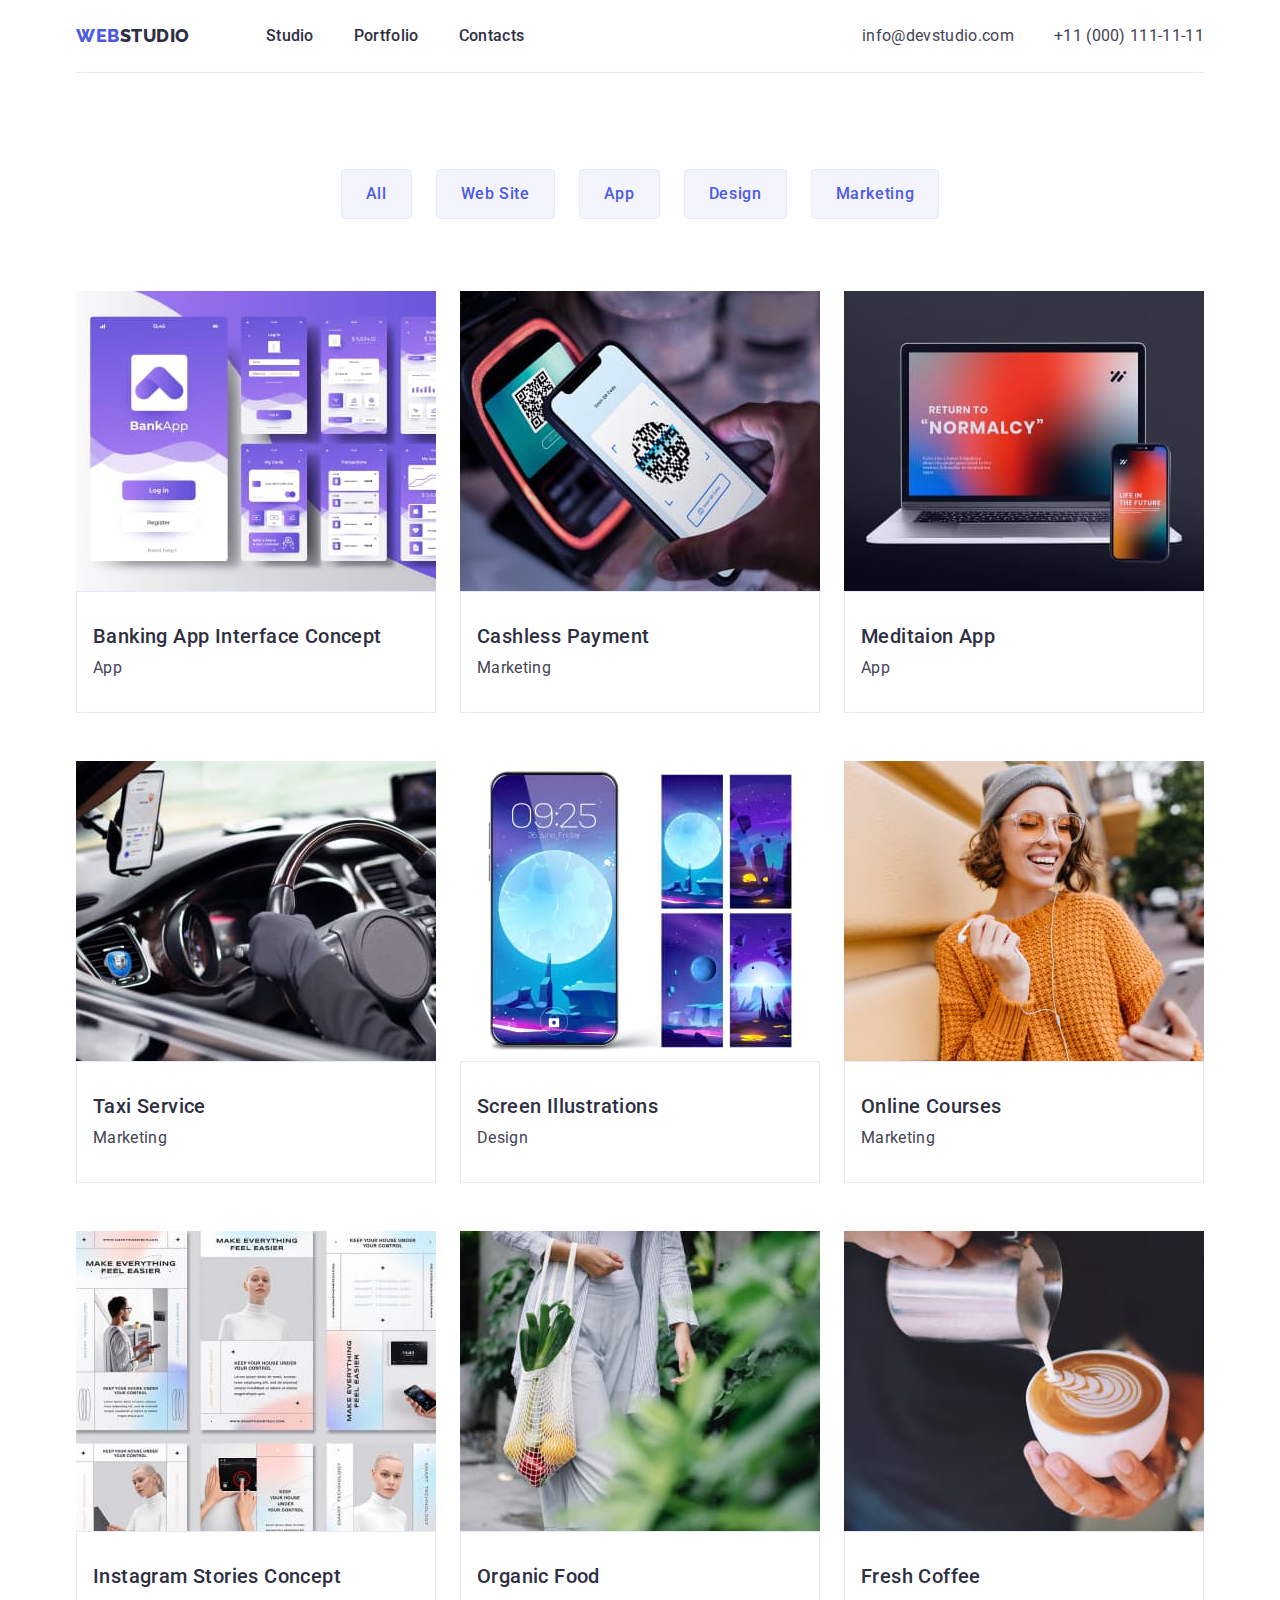
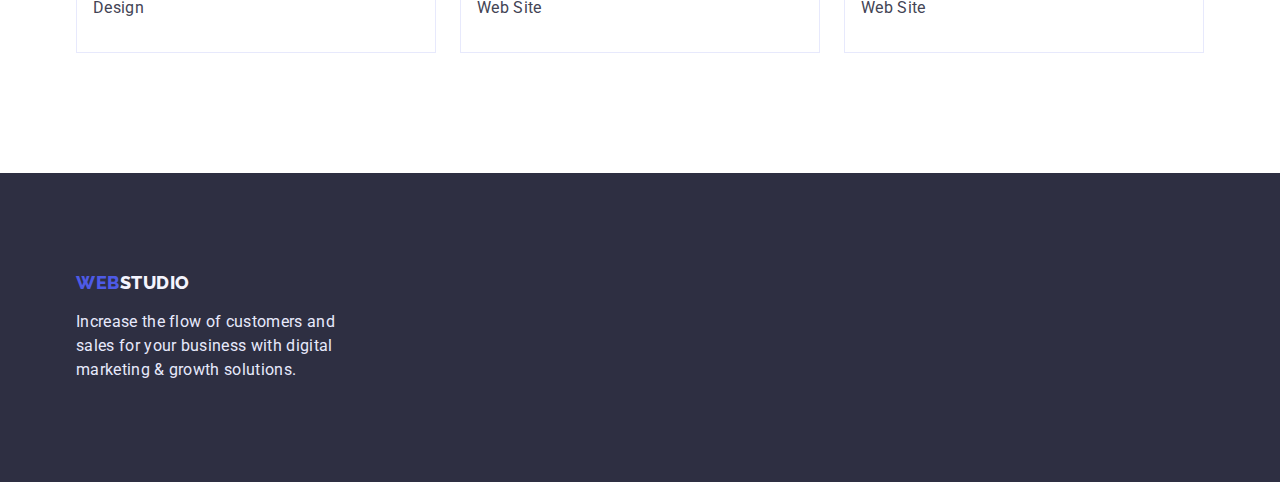
==== portfolio.html @ 5a6a3430 "Initial commit" ====
<!DOCTYPE html>
<html lang="en">
  <head>
    <meta charset="UTF-8" />
    <meta http-equiv="X-UA-Compatible" content="IE=edge" />
    <meta name="viewport" content="width=device-width, initial-scale=1.0" />
    <title>WebStudio)</title>

    <link rel="preconnect" href="https://fonts.googleapis.com" />
    <link rel="preconnect" href="https://fonts.gstatic.com" crossorigin />
    <link
      href="https://fonts.googleapis.com/css2?family=Raleway:wght@800&family=Roboto:wght@400;500;700;900&display=swap"
      rel="stylesheet"
    />
    <link
      rel="stylesheet"
      href="https://cdnjs.cloudflare.com/ajax/libs/modern-normalize/1.1.0/modern-normalize.css"
    />
    <link rel="stylesheet" href="./css/style.css" />
  </head>
  <body>
    <!--Шапка сайта -->
    <header class="header">
      <div class="container">
        <nav class="main-nav">
          <!-- Logo -->
          <a href="./index.html" class="header-logo"
            ><span class="header-logo-web"> Web</span>Studio</a
          >
          <!-- Navigation -->
          <ul class="nav-list list">
            <li class="nav-item">
              <a href="./index.html" class="nav-link">Studio</a>
            </li>
            <li class="nav-item">
              <a class="nav-link" href="./portfolio.html">Portfolio</a>
            </li>
            <li class="nav-item">
              <a class="nav-link" href="">Contacts</a>
            </li>
          </ul>

          <!-- Contacts -->
          <address class="address">
            <ul class="address list">
              <li>
                <a href="mailto:info@devstudio.com" class="address-mailto"
                  >info@devstudio.com</a
                >
              </li>
              <li>
                <a href="tel:+110001111111" class="address-tel"
                  >+11 (000) 111-11-11</a
                >
              </li>
            </ul>
          </address>
        </nav>
      </div>
    </header>
    <main>
      <section class="project-list">
        <div class="container">
          <h1 class="visually-hidden">Portfolio</h1>
          <!-- Фильтр -->
          <ul class="filter list">
            <li class="item">
              <button type="button" class="filter-btn">All</button>
            </li>
            <li class="item">
              <button type="button" class="filter-btn">Web Site</button>
            </li>
            <li class="item">
              <button type="button" class="filter-btn">App</button>
            </li>
            <li class="item">
              <button type="button" class="filter-btn">Design</button>
            </li>
            <li class="item">
              <button type="button" class="filter-btn">Marketing</button>
            </li>
          </ul>
          <!-- Примеры работ -->
          <ul class="project list">
            <li class="item">
              <img src="./images/img8.jpg" alt="Banking" width="360" />
              <div class="project-card">
                <h2 class="project-title">Banking App Interface Concept</h2>
                <p class="project-text">App</p>
              </div>
            </li>
            <li class="item">
              <img src="./images/img9.jpg" alt="Cashless" width="360" />
              <div class="project-card">
                <h2 class="project-title">Cashless Payment</h2>
                <p class="project-text">Marketing</p>
              </div>
            </li>
            <li class="item">
              <img src="./images/img10.jpg" alt="Meditaion" width="360" />
              <div class="project-card">
                <h2 class="project-title">Meditaion App</h2>
                <p class="project-text">App</p>
              </div>
            </li>
            <li class="item">
              <img src="./images/img11.jpg" alt="Taxi" width="360" />
              <div class="project-card">
                <h2 class="project-title">Taxi Service</h2>
                <p class="project-text">Marketing</p>
              </div>
            </li>
            <li class="item">
              <img src="./images/img12.jpg" alt="Screen" width="360" />
              <div class="project-card">
                <h2 class="project-title">Screen Illustrations</h2>
                <p class="project-text">Design</p>
              </div>
            </li>
            <li class="item">
              <img src="./images/img13.jpg" alt="Online Courses" width="360" />
              <div class="project-card">
                <h2 class="project-title">Online Courses</h2>
                <p class="project-text">Marketing</p>
              </div>
            </li>
            <li class="item">
              <img
                src="./images/img14.jpg"
                alt="Instagram Stories"
                width="360"
              />
              <div class="project-card">
                <h2 class="project-title">Instagram Stories Concept</h2>
                <p class="project-text">Design</p>
              </div>
            </li>
            <li class="item">
              <img src="./images/img15.jpg" alt="Organic Food" width="360" />
              <div class="project-card">
                <h2 class="project-title">Organic Food</h2>
                <p class="project-text">Web Site</p>
              </div>
            </li>
            <li class="item">
              <img src="./images/img16.jpg" alt="Fresh Coffee" width="360" />
              <div class="project-card">
                <h2 class="project-title">Fresh Coffee</h2>
                <p class="project-text">Web Site</p>
              </div>
            </li>
          </ul>
        </div>
      </section>
    </main>

    <!-- Footer -->
    <footer class="footer">
      <div class="container">
        <a href="./index.html" class="footer-logo"
          ><span class="footer-logo-text"> Web</span>Studio</a
        >
        <p class="footer-text">
          Increase the flow of customers and sales for your business with
          digital marketing & growth solutions.
        </p>
      </div>
    </footer>
  </body>
</html>
---- css/style.css ----
:root {
  --primary-text-color: #434455;
  --title-text-color: #2e2f42;
  --background-color: #ffffff;
  --active-color: #404bbf;
  --background-hero-color: #2e2f42;
  --hero-title-color: #ffffff;
  --header-logo-color: #4d5ae5;
  --hero-btn-text: #ffffff;
  --footer-logo-color: #f4f4fd;
  --footer-logo-text: #4d5ae5;
  --background-footer-color: #2e2f42;
  --footer-text-color: #e7e9fc;
  --backgroud-filter-btn: #f4f4fd;
  --filter-btn-color: #4d5ae5;
}

body {
  font-family: 'Roboto', sans-serif;
  background-color: var(--background-color);
}

ul {
  margin: 0;
  padding: 0;
}

h1,
h2,
h3,
h4,
h5,
h6,
p {
  margin: 0;
}
img {
  display: block;
  max-width: 100%;
  height: auto;
}
.container {
  max-width: 1158px;
  padding: 0 15px;
  margin: 0 auto;
}

.nav-link:hover,
.nav-link:focus,
.nav-link.current {
  color: var(--active-color);
}
.list {
  list-style: none;
}

.nav-list {
  display: flex;
}
.nav-list li {
  margin-right: 40px;
}
.nav-list .nav-item:last-child {
  margin-right: 0px;
}
.main-nav {
  display: flex;
  align-items: center;
  padding-top: 24px;
  padding-bottom: 24px;
  border-bottom: 1px solid var(--footer-text-color);
}

.address {
  display: flex;
}

.hero-btn:hover,
.hero-btn:focus {
  color: var(--hero-btn-text);
  background-color: var(--active-color);
}
.address-mailto:hover,
.address-mailto:focus {
  color: var(--active-color);
}
.address-tel:hover,
.address-tel:focus {
  color: var(--active-color);
}

.filter-btn:hover,
.filter-btn:focus {
  color: #ffffff;
  background-color: var(--active-color);
  box-shadow: 0px 3px 1px rgba(0, 0, 0, 0.1), 0px 2px 1px rgba(0, 0, 0, 0.08),
    0px 2px 2px rgba(0, 0, 0, 0.12);
  border-radius: 4px;
}
/* Header */

.header-logo {
  font-family: 'Raleway', sans-serif;
  font-weight: 800;
  font-size: 18px;
  line-height: 1.33;
  color: var(--title-text-color);

  display: flex;
  letter-spacing: 0.03em;
  text-transform: uppercase;
  text-decoration: none;
  margin-right: 76px;
}
.header-logo-web {
  color: var(--header-logo-color);
}

.header-item {
  font-weight: 500;
  font-size: 16px;
  line-height: 1.5;
  letter-spacing: 0.02em;

  color: var(--title-text-color);
}
.nav-link {
  font-weight: 500;
  font-size: 16px;
  line-height: 1.5;
  letter-spacing: 0.02em;
  color: var(--title-text-color);
  text-decoration: none;
  cursor: pointer;
}

.address {
  font-style: normal;
}
.address-mailto {
  font-size: 16px;
  line-height: 1.5;
  letter-spacing: 0.02em;
  color: var(--primary-text-color);
  text-decoration: none;
}
.address-tel {
  font-size: 16px;
  line-height: 1.5;
  letter-spacing: 0.02em;
  color: var(--primary-text-color);
  text-decoration: none;
}

/* Hero */
.hero {
  background-color: var(--background-hero-color);

  padding-top: 188px;
  padding-bottom: 188px;
}
.hero-title {
  font-weight: 700;
  font-size: 56px;
  line-height: 1.07;
  text-align: center;
  letter-spacing: 0.02em;
  color: var(--hero-title-color);
  width: 496px;
  margin-right: auto;
  margin-left: auto;
}
.hero-btn {
  background: var(--filter-btn-color);
  box-shadow: 0px 4px 4px rgba(0, 0, 0, 0.15);
  border-radius: 4px;
  border: none;
  padding-left: 800px;
}
.hero-btn {
  font-family: inherit;
  font-weight: 500;
  font-size: 16px;
  line-height: 1.5;
  display: flex;
  align-items: center;

  letter-spacing: 0.04em;
  color: var(--hero-btn-text);
  cursor: pointer;
  margin-top: 48px;
  padding: 16px 32px;
  margin-right: auto;
  margin-left: auto;
}
/* section1 */
.visually-hidden {
  position: absolute;
  white-space: nowrap;
  width: 1px;
  height: 1px;
  overflow: hidden;
  border: 0;
  padding: 0;
  clip: rect(0 0 0 0);
  clip-path: inset(50%);
  margin: -1px;
}
.section-title {
  font-weight: 500;
  font-size: 20px;
  line-height: 1.2;
  letter-spacing: 0.02em;
  color: var(--title-text-color);
  margin-bottom: 8px;
}
.section-text {
  font-size: 16px;
  line-height: 1.5;
  letter-spacing: 0.02em;
  color: var(--primary-text-color);
}
/* Чем занимаемся */
.fuature-title {
  font-weight: 700;
  font-size: 36px;
  line-height: 1.11;
  text-align: center;
  letter-spacing: 0.02em;
  text-transform: capitalize;
  color: var(--title-text-color);
  margin-bottom: 72px;
}
/* Команда */
.team {
  background-color: var(--footer-logo-color);
  padding-top: 120px;
  padding-bottom: 120px;
}
.team-title {
  font-weight: 700;
  font-size: 36px;
  line-height: 1.11;

  text-align: center;
  letter-spacing: 0.02em;
  text-transform: capitalize;

  color: var(--title-text-color);
  margin-bottom: 72px;
}
.team-name {
  font-weight: 500;
  font-size: 20px;
  line-height: 1.2;
  text-align: center;
  letter-spacing: 0.02em;
  color: var(--title-text-color);
  margin-bottom: 8px;
}
.team-text {
  font-size: 16px;
  line-height: 1.5;
  text-align: center;
  letter-spacing: 0.02em;
  color: var(--primary-text-color);
}
.footer {
  background-color: var(--background-footer-color);
  padding-top: 100px;
  padding-bottom: 100px;
}

.footer-logo {
  font-family: 'Raleway';
  font-weight: 800;
  font-size: 18px;
  line-height: 1.16;
  letter-spacing: 0.03em;
  text-transform: uppercase;
  color: var(--footer-logo-color);
  text-decoration: none;
}
.footer-logo-text {
  font-family: 'Raleway';
  font-weight: 800;
  font-size: 18px;
  line-height: 1.16;
  display: flex;
  align-items: center;
  letter-spacing: 0.03em;
  text-transform: uppercase;
  color: var(--footer-logo-text);
  display: inline-block;
}
.footer-text {
  font-size: 16px;
  line-height: 1.5;
  letter-spacing: 0.02em;
  color: var(--footer-text-color);
  width: 264px;
  margin-top: 16px;
}
/* Portfolio */
.filter-btn {
  background-color: var(--backgroud-filter-btn);
  border: 1px solid var(--footer-text-color);
  border-radius: 4px;
}
.filter-btn {
  font-weight: 500;
  font-size: 16px;
  line-height: 1.5;
  align-items: center;
  letter-spacing: 0.04em;
  color: var(--filter-btn-color);
  cursor: pointer;
  padding: 12px 24px;
}

/* Портфолио проэкты */
.project-title {
  font-weight: 500;
  font-size: 20px;
  line-height: 1.2;
  letter-spacing: 0.02em;
  color: var(--title-text-color);
  margin-bottom: 8px;
}
.project-text {
  font-size: 16px;
  line-height: 1.5;
  letter-spacing: 0.02em;
  color: var(--primary-text-color);
}
.address li {
  margin-right: 40px;
}
.address li:last-child {
  margin-right: 0px;
}
.address {
  margin-left: auto;
}
.advantages {
  display: flex;
  flex-direction: row;
}
.advantages-list {
  padding-top: 120px;

  padding-bottom: 120px;
}
.section-advantages .list li {
  width: 264px;
  height: 104px;
}
.advantages .item {
  margin-right: 24px;
  width: 264px;
}
.advantages .item:last-child {
  margin-right: 0px;
}
.fuature-list {
  display: flex;
}
.fuature-list .item {
  margin-right: 24px;
}
.fuature-list .item:last-child {
  margin-right: 0px;
}
.team-list {
  display: flex;
}
.team-list .item {
  margin-right: 24px;
  background-color: var(--background-color);
  box-shadow: 0px 1px 6px rgba(46, 47, 66, 0.08),
    0px 1px 1px rgba(46, 47, 66, 0.16), 0px 2px 1px rgba(46, 47, 66, 0.08);
  border-radius: 0px 0px 4px 4px;
}
.team-list .item:last-child {
  margin-right: 0px;
}
.card-content {
  padding-top: 32px;
  padding-bottom: 32px;
  padding-left: 16px;
  padding-right: 16px;
}
.filter {
  display: flex;

  flex-wrap: wrap;
  justify-content: center;
  margin-bottom: 72px;
}
.filter .item {
  margin-right: 24px;
}
.filter .item:last-child {
  margin-right: 0px;
}
.project {
  display: flex;
  flex-wrap: wrap;
}
.project .item {
  width: 360px;
  margin-right: 24px;
  margin-bottom: 48px;
}
.project > .item:nth-child(3n) {
  margin-right: 0px;
}

.fuature {
  padding-bottom: 120px;
}
.project .item:nth-last-child(-n + 3) {
  margin-bottom: 0px;
}
.project-card {
  padding-top: 32px;
  padding-bottom: 32px;
  padding-left: 16px;
  border: 1px solid var(--footer-text-color);
}
.project-list {
  padding-top: 96px;
  padding-bottom: 120px;
}
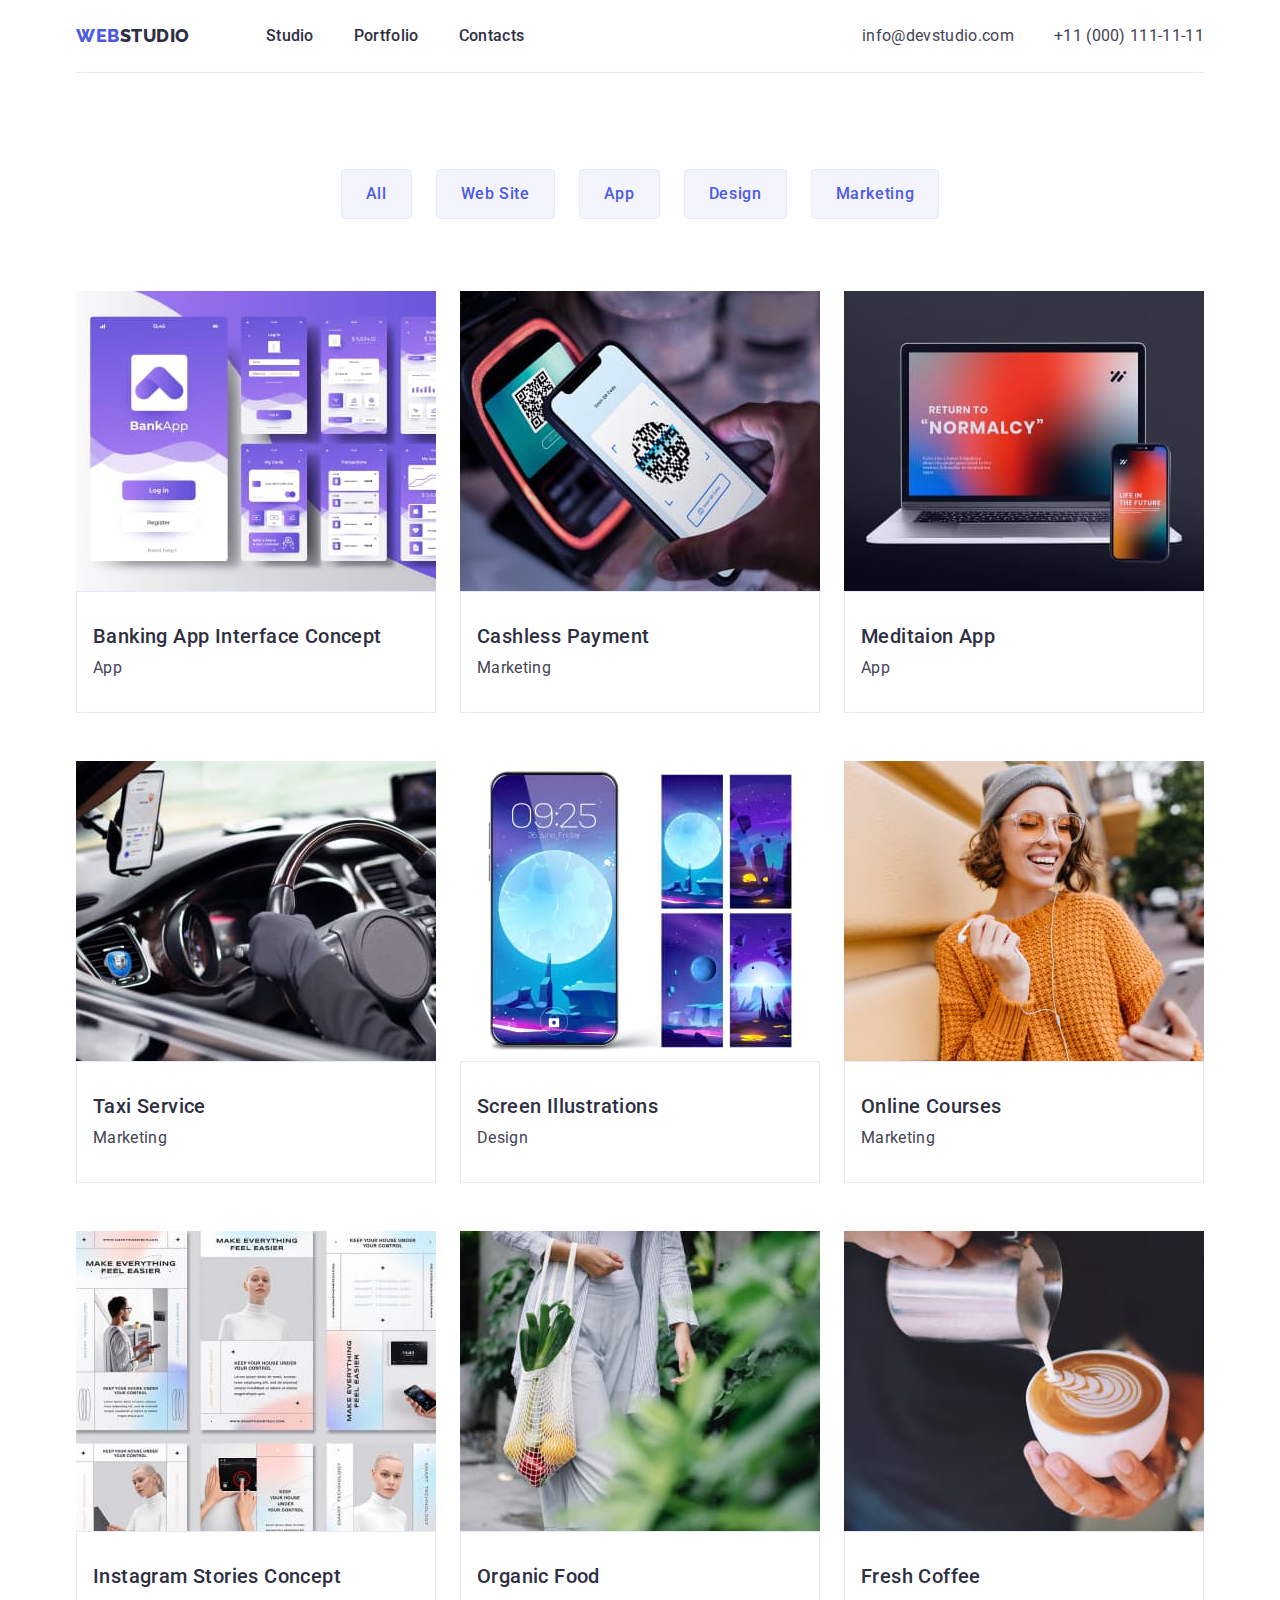
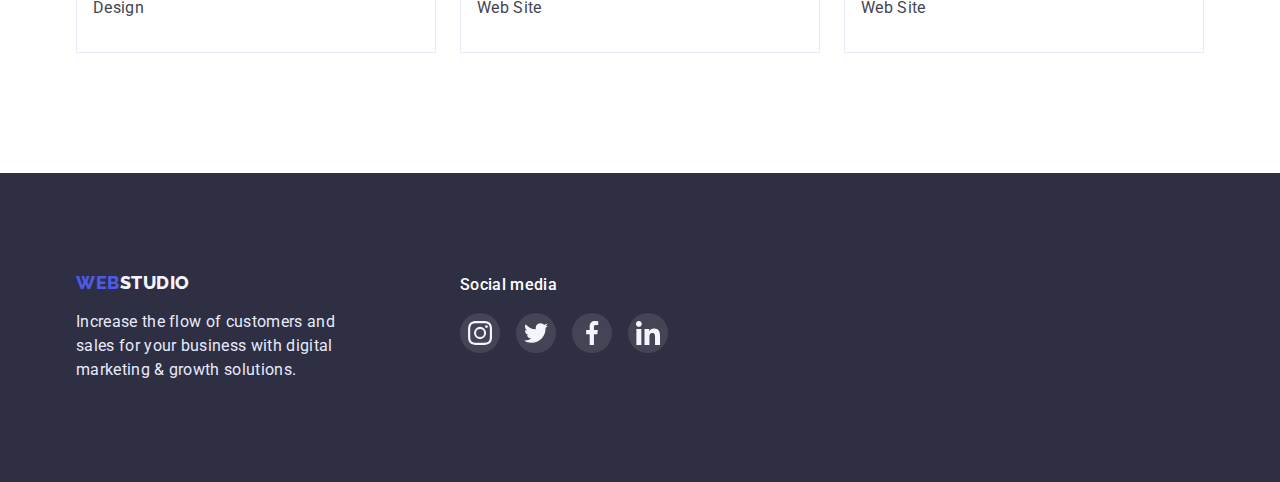
==== commit 3beed623: "homework 4" ====
--- a/portfolio.html
+++ b/portfolio.html
@@ -156,14 +156,48 @@
 
     <!-- Footer -->
     <footer class="footer">
-      <div class="container">
-        <a href="./index.html" class="footer-logo"
-          ><span class="footer-logo-text"> Web</span>Studio</a
-        >
-        <p class="footer-text">
-          Increase the flow of customers and sales for your business with
-          digital marketing & growth solutions.
-        </p>
+      <!-- Text footer -->
+      <div class="footer-list container">
+        <div class="logo-footer">
+          <a href="./index.html" class="footer-logo"
+            ><span class="footer-logo-text"> Web</span>Studio</a
+          >
+          <p class="footer-text">
+            Increase the flow of customers and sales for your business with
+            digital marketing & growth solutions.
+          </p>
+        </div>
+        <!-- Social -->
+
+        <div class="footer-social">
+          <b class="social-text">Social media</b>
+          <ul class="social-footer">
+            <li class="social-item">
+              <a class="footer-social-link" href=""
+                ><svg width="24" height="24" class="social-icon">
+                  <use href="/images/symbol-defs.svg#instagram"></use></svg
+              ></a>
+            </li>
+            <li class="social-item">
+              <a class="footer-social-link" href=""
+                ><svg class="social-icon" width="24" height="24">
+                  <use href="/images/symbol-defs.svg#twitter"></use></svg
+              ></a>
+            </li>
+            <li class="social-item">
+              <a class="footer-social-link" href=""
+                ><svg class="social-icon" width="24" height="24">
+                  <use href="/images/symbol-defs.svg#facebook"></use></svg
+              ></a>
+            </li>
+            <li class="social-item">
+              <a class="footer-social-link" href=""
+                ><svg class="social-icon" width="24" height="24">
+                  <use href="/images/symbol-defs.svg#linkedin"></use></svg
+              ></a>
+            </li>
+          </ul>
+        </div>
       </div>
     </footer>
   </body>
--- a/css/style.css
+++ b/css/style.css
@@ -13,6 +13,9 @@
   --footer-text-color: #e7e9fc;
   --backgroud-filter-btn: #f4f4fd;
   --filter-btn-color: #4d5ae5;
+  --footer-social-active: #31d0aa;
+  --client-border: #8e8f99;
+  --clien-link-color: #afb1b8;
 }
 
 body {
@@ -155,10 +158,21 @@
 /* Hero */
 .hero {
   background-color: var(--background-hero-color);
-
+  width: 1440px;
   padding-top: 188px;
   padding-bottom: 188px;
-}
+  background-repeat: no-repeat;
+  background-image: linear-gradient(
+      to right,
+      rgba(46, 47, 66, 0.7),
+      rgba(46, 47, 66, 0.7)
+    ),
+    url(/images/peopleoffice.jpg);
+  background-position: center;
+  margin-right: auto;
+  margin-left: auto;
+}
+
 .hero-title {
   font-weight: 700;
   font-size: 56px;
@@ -280,6 +294,7 @@
   text-transform: uppercase;
   color: var(--footer-logo-color);
   text-decoration: none;
+  display: block;
 }
 .footer-logo-text {
   font-family: 'Raleway';
@@ -299,7 +314,18 @@
   letter-spacing: 0.02em;
   color: var(--footer-text-color);
   width: 264px;
+  margin-right: 0;
   margin-top: 16px;
+  display: inline-block;
+}
+.social-text {
+  display: block;
+  font-weight: 500;
+  font-size: 16px;
+  line-height: 1.5;
+  letter-spacing: 0.02em;
+
+  color: var(--hero-btn-text);
 }
 /* Portfolio */
 .filter-btn {
@@ -432,3 +458,134 @@
   padding-top: 96px;
   padding-bottom: 120px;
 }
+.advantages > .item::before {
+  display: block;
+  content: '';
+  height: 112px;
+  margin-bottom: 8px;
+  background-color: var(--footer-logo-color);
+  border-radius: 4px;
+  background-position: center;
+  background-repeat: no-repeat;
+}
+.icon-antenna::before {
+  background-image: url(../images/antenna.svg);
+}
+.icon-clock::before {
+  background-image: url(../images/clock.svg);
+}
+.icon-diagram::before {
+  background-image: url(../images/diagram.svg);
+}
+.icon-astronaut::before {
+  background-image: url(../images/astronaut.svg);
+}
+.social {
+  display: flex;
+  margin-top: 8px;
+  gap: 24px;
+  justify-content: space-between;
+  align-items: center;
+
+  padding: 0;
+}
+.social-link {
+  display: flex;
+  justify-content: center;
+  align-items: center;
+  width: 40px;
+  height: 40px;
+  background-color: var(--filter-btn-color);
+  border-radius: 50%;
+  margin: 0;
+  padding: 0;
+  border: none;
+  color: var(--backgroud-filter-btn);
+}
+.social-item {
+  list-style: none;
+}
+.social-link:hover,
+.social-link:focus {
+  background-color: var(--active-color);
+}
+.social-icon {
+  fill: currentColor;
+}
+.footer-list {
+  display: flex;
+}
+
+.footer-social {
+  margin-left: 120px;
+}
+.footer-social-link {
+  display: flex;
+  justify-content: center;
+  align-items: center;
+  width: 40px;
+  height: 40px;
+  background-color: rgba(255, 255, 255, 0.1);
+  border-radius: 50%;
+  margin: 0;
+  padding: 0;
+  border: none;
+  color: var(--backgroud-filter-btn);
+}
+.social-footer {
+  display: flex;
+  margin-top: 16px;
+  gap: 16px;
+  justify-content: space-between;
+  align-items: center;
+
+  padding: 0;
+}
+.footer-social-link:hover,
+.footer-social-link:focus {
+  background-color: var(--footer-social-active);
+}
+.customers {
+  padding-top: 130px;
+  padding-bottom: 120px;
+}
+.client {
+  display: flex;
+  justify-content: center;
+  align-items: center;
+  margin-top: 72px;
+  gap: 24px;
+  justify-content: space-between;
+  align-items: center;
+
+  padding: 0;
+}
+.client-list {
+  list-style: none;
+  width: 168px;
+  height: 88px;
+  margin: 0;
+  padding: 0;
+  display: flex;
+  justify-content: center;
+  align-items: center;
+  border: 1px solid var(--client-border);
+  border-radius: 4px;
+}
+.client-item {
+  fill: currentColor;
+}
+
+.client-item {
+  fill: var(--client-border);
+}
+
+.client-item:hover,
+.client-item:focus {
+  fill: var(--active-color);
+}
+.client-list:hover,
+.client-list:focus {
+  border: 1px solid var(--active-color);
+  border-radius: 4px;
+}
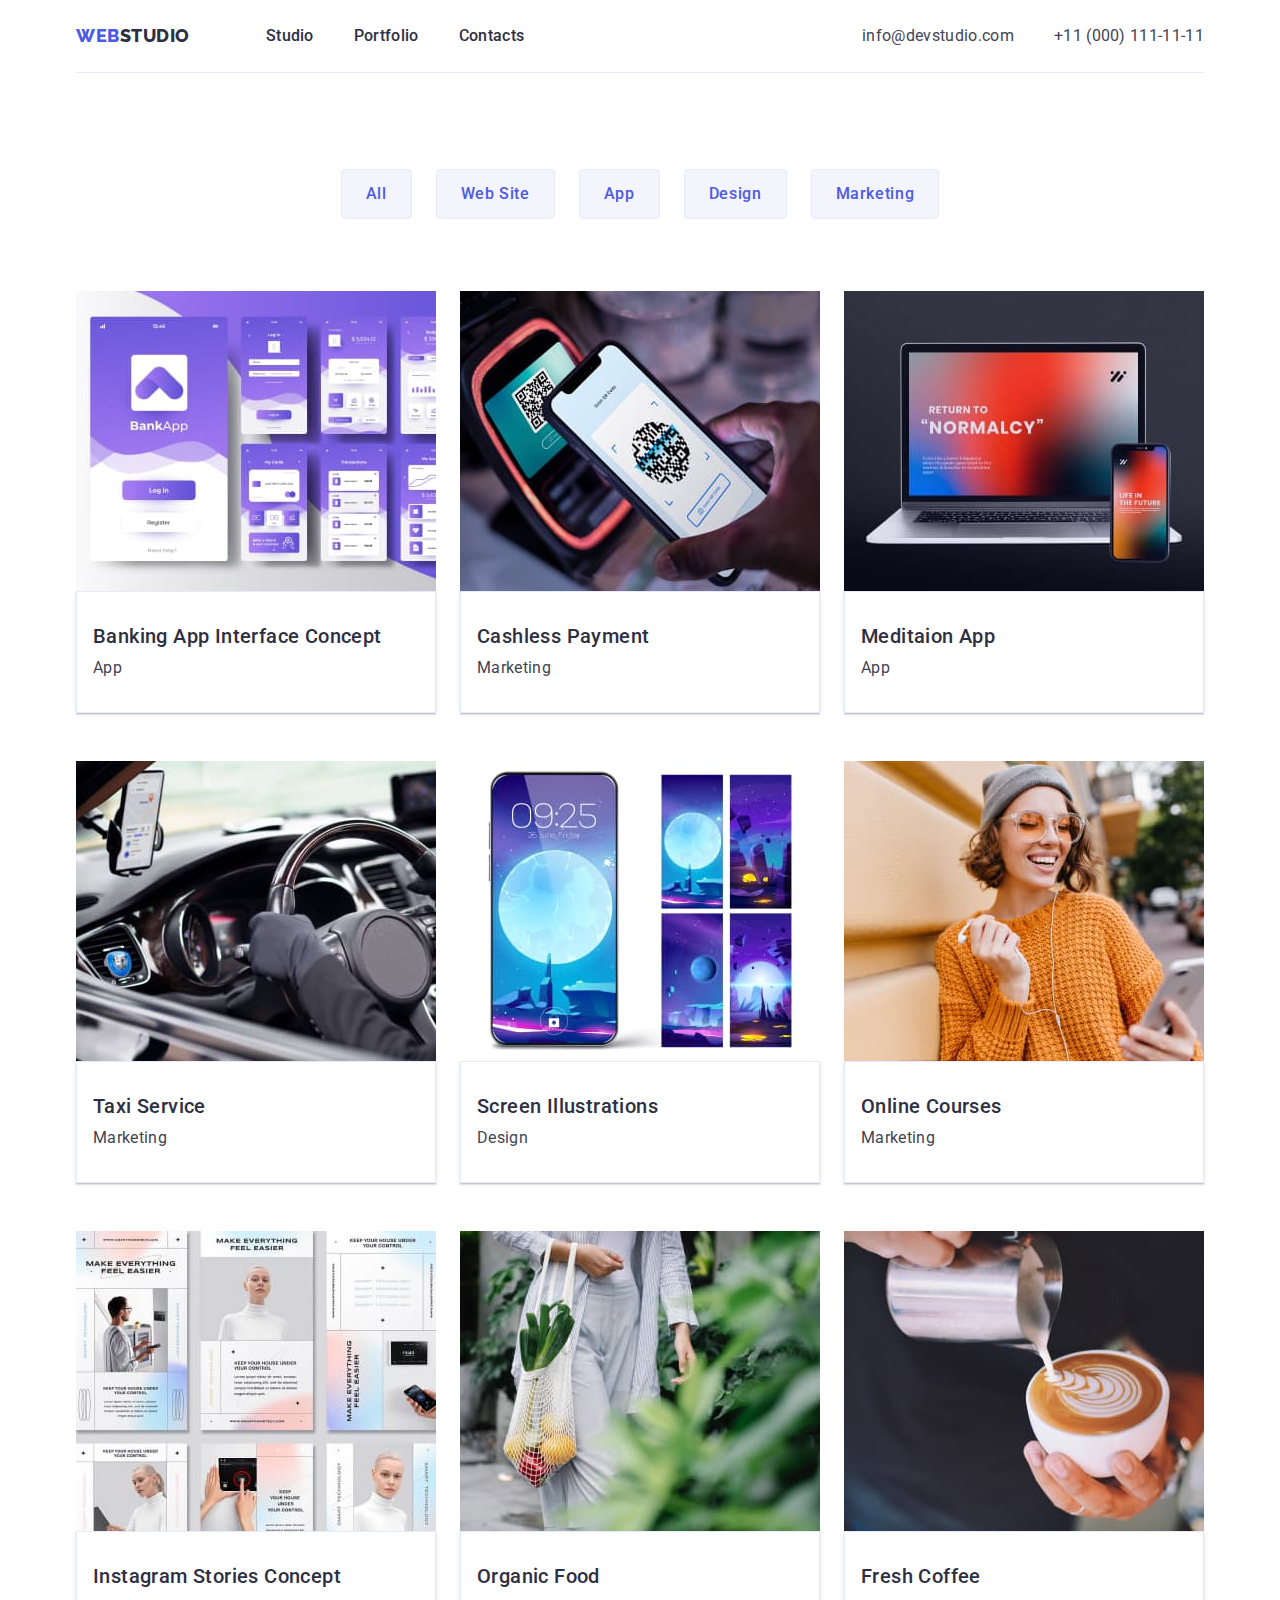
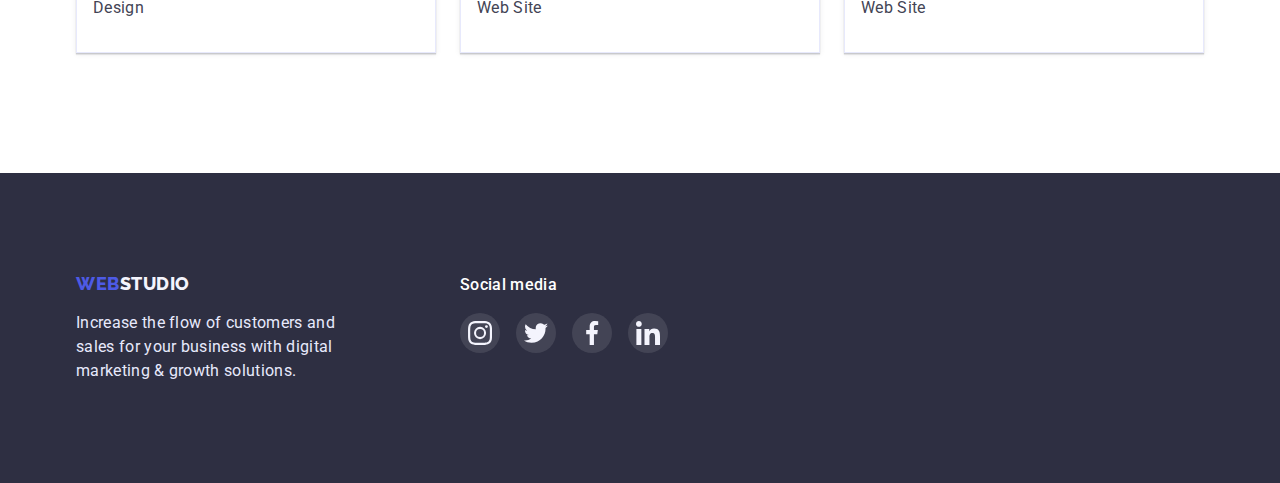
==== commit 3b31156e: "edit" ====
--- a/portfolio.html
+++ b/portfolio.html
@@ -83,67 +83,84 @@
           <!-- Примеры работ -->
           <ul class="project list">
             <li class="item">
-              <img src="./images/img8.jpg" alt="Banking" width="360" />
+              <a href="">
+                <img src="./images/img8.jpg" alt="Banking" width="360"
+              /></a>
               <div class="project-card">
                 <h2 class="project-title">Banking App Interface Concept</h2>
                 <p class="project-text">App</p>
               </div>
             </li>
             <li class="item">
-              <img src="./images/img9.jpg" alt="Cashless" width="360" />
+              <a href="">
+                <img src="./images/img9.jpg" alt="Cashless" width="360"
+              /></a>
               <div class="project-card">
                 <h2 class="project-title">Cashless Payment</h2>
                 <p class="project-text">Marketing</p>
               </div>
             </li>
             <li class="item">
-              <img src="./images/img10.jpg" alt="Meditaion" width="360" />
+              <a href="">
+                <img src="./images/img10.jpg" alt="Meditaion" width="360"
+              /></a>
               <div class="project-card">
                 <h2 class="project-title">Meditaion App</h2>
                 <p class="project-text">App</p>
               </div>
             </li>
             <li class="item">
-              <img src="./images/img11.jpg" alt="Taxi" width="360" />
+              <a href="">
+                <img src="./images/img11.jpg" alt="Taxi" width="360"
+              /></a>
               <div class="project-card">
                 <h2 class="project-title">Taxi Service</h2>
                 <p class="project-text">Marketing</p>
               </div>
             </li>
             <li class="item">
-              <img src="./images/img12.jpg" alt="Screen" width="360" />
+              <a href="">
+                <img src="./images/img12.jpg" alt="Screen" width="360"
+              /></a>
               <div class="project-card">
                 <h2 class="project-title">Screen Illustrations</h2>
                 <p class="project-text">Design</p>
               </div>
             </li>
             <li class="item">
-              <img src="./images/img13.jpg" alt="Online Courses" width="360" />
+              <a href="">
+                <img src="./images/img13.jpg" alt="Online Courses" width="360"
+              /></a>
               <div class="project-card">
                 <h2 class="project-title">Online Courses</h2>
                 <p class="project-text">Marketing</p>
               </div>
             </li>
             <li class="item">
-              <img
-                src="./images/img14.jpg"
-                alt="Instagram Stories"
-                width="360"
-              />
+              <a href="">
+                <img
+                  src="./images/img14.jpg"
+                  alt="Instagram Stories"
+                  width="360"
+              /></a>
               <div class="project-card">
                 <h2 class="project-title">Instagram Stories Concept</h2>
                 <p class="project-text">Design</p>
               </div>
             </li>
             <li class="item">
-              <img src="./images/img15.jpg" alt="Organic Food" width="360" />
+              <a href="">
+                <img src="./images/img15.jpg" alt="Organic Food" width="360"
+              /></a>
               <div class="project-card">
                 <h2 class="project-title">Organic Food</h2>
                 <p class="project-text">Web Site</p>
               </div>
             </li>
             <li class="item">
-              <img src="./images/img16.jpg" alt="Fresh Coffee" width="360" />
+              <a href="">
+                <img src="./images/img16.jpg" alt="Fresh Coffee" width="360"
+              /></a>
               <div class="project-card">
                 <h2 class="project-title">Fresh Coffee</h2>
                 <p class="project-text">Web Site</p>
@@ -175,25 +192,25 @@
             <li class="social-item">
               <a class="footer-social-link" href=""
                 ><svg width="24" height="24" class="social-icon">
-                  <use href="/images/symbol-defs.svg#instagram"></use></svg
+                  <use href="./images/symbol-defs.svg#instagram"></use></svg
               ></a>
             </li>
             <li class="social-item">
               <a class="footer-social-link" href=""
                 ><svg class="social-icon" width="24" height="24">
-                  <use href="/images/symbol-defs.svg#twitter"></use></svg
+                  <use href="./images/symbol-defs.svg#twitter"></use></svg
               ></a>
             </li>
             <li class="social-item">
               <a class="footer-social-link" href=""
                 ><svg class="social-icon" width="24" height="24">
-                  <use href="/images/symbol-defs.svg#facebook"></use></svg
+                  <use href="./images/symbol-defs.svg#facebook"></use></svg
               ></a>
             </li>
             <li class="social-item">
               <a class="footer-social-link" href=""
                 ><svg class="social-icon" width="24" height="24">
-                  <use href="/images/symbol-defs.svg#linkedin"></use></svg
+                  <use href="./images/symbol-defs.svg#linkedin"></use></svg
               ></a>
             </li>
           </ul>
--- a/css/style.css
+++ b/css/style.css
@@ -167,10 +167,11 @@
       rgba(46, 47, 66, 0.7),
       rgba(46, 47, 66, 0.7)
     ),
-    url(/images/peopleoffice.jpg);
+    url(../images/peopleoffice.jpg);
   background-position: center;
   margin-right: auto;
   margin-left: auto;
+  background-size: cover;
 }
 
 .hero-title {
@@ -453,6 +454,8 @@
   padding-bottom: 32px;
   padding-left: 16px;
   border: 1px solid var(--footer-text-color);
+  box-shadow: 0px 1px 6px rgba(46, 47, 66, 0.08),
+    0px 1px 1px rgba(46, 47, 66, 0.16), 0px 2px 1px rgba(46, 47, 66, 0.08);
 }
 .project-list {
   padding-top: 96px;
@@ -514,6 +517,7 @@
 }
 .footer-list {
   display: flex;
+  align-items: baseline;
 }
 
 .footer-social {
@@ -529,7 +533,6 @@
   border-radius: 50%;
   margin: 0;
   padding: 0;
-  border: none;
   color: var(--backgroud-filter-btn);
 }
 .social-footer {
@@ -551,13 +554,7 @@
 }
 .client {
   display: flex;
-  justify-content: center;
-  align-items: center;
-  margin-top: 72px;
   gap: 24px;
-  justify-content: space-between;
-  align-items: center;
-
   padding: 0;
 }
 .client-list {
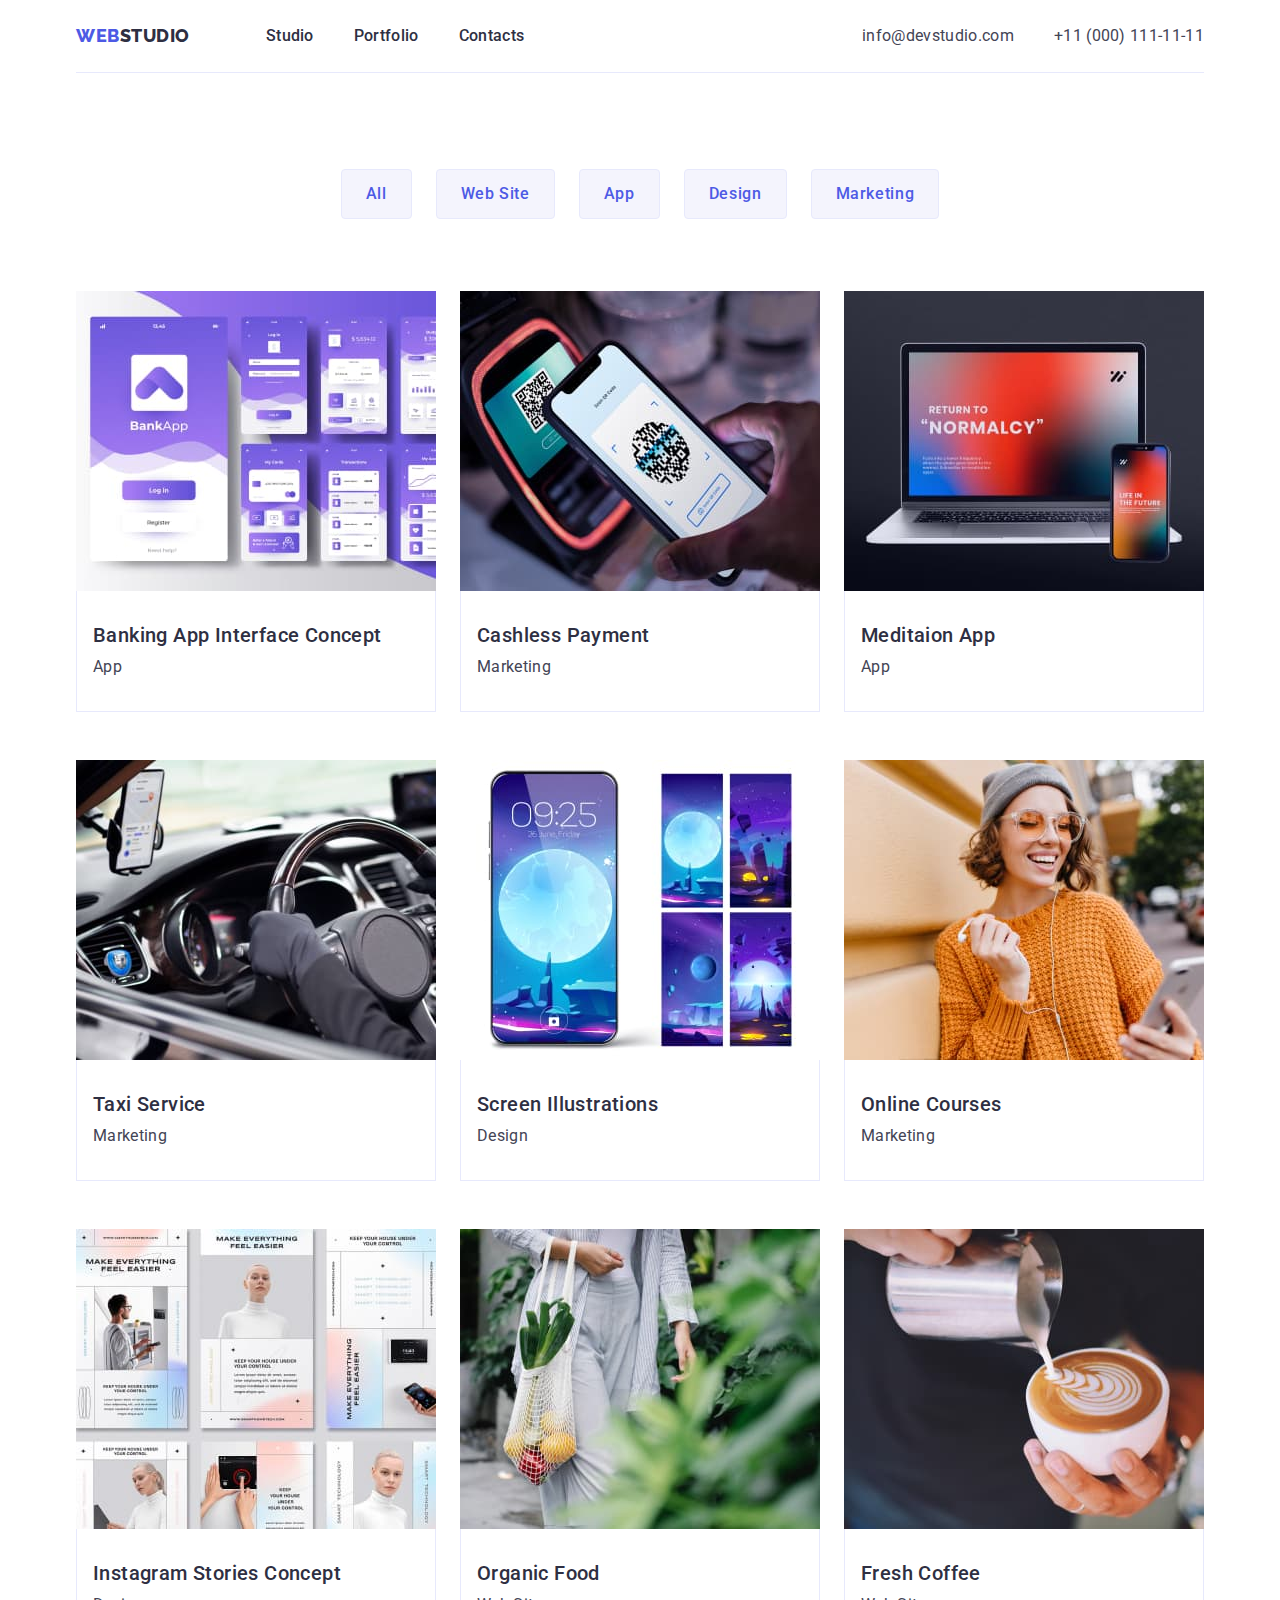
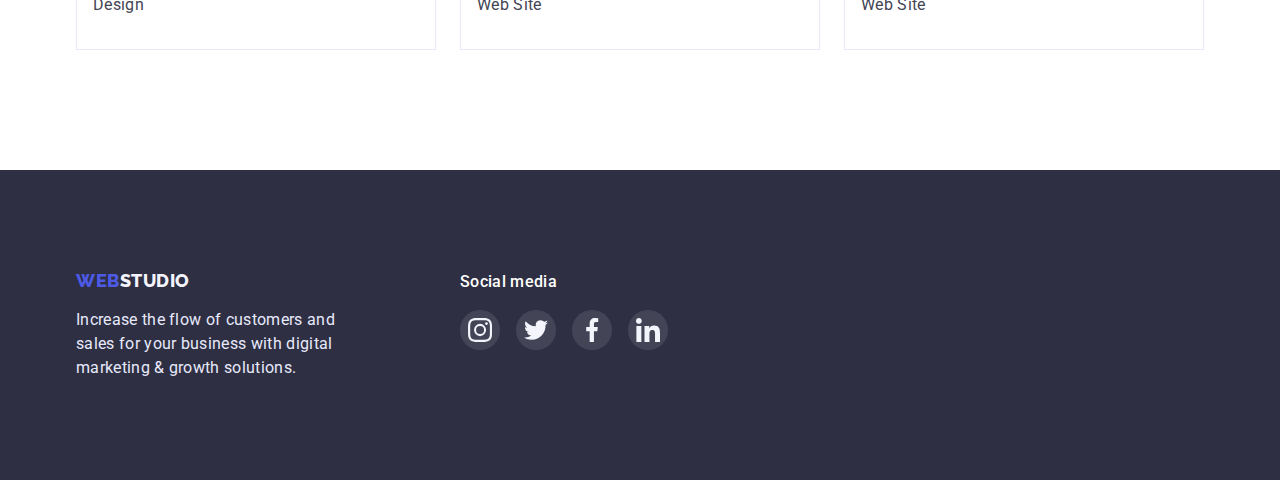
==== commit d0ecf625: "commit" ====
--- a/portfolio.html
+++ b/portfolio.html
@@ -83,88 +83,93 @@
           <!-- Примеры работ -->
           <ul class="project list">
             <li class="item">
-              <a href="">
-                <img src="./images/img8.jpg" alt="Banking" width="360"
-              /></a>
-              <div class="project-card">
-                <h2 class="project-title">Banking App Interface Concept</h2>
-                <p class="project-text">App</p>
-              </div>
-            </li>
-            <li class="item">
-              <a href="">
-                <img src="./images/img9.jpg" alt="Cashless" width="360"
-              /></a>
-              <div class="project-card">
-                <h2 class="project-title">Cashless Payment</h2>
-                <p class="project-text">Marketing</p>
-              </div>
-            </li>
-            <li class="item">
-              <a href="">
-                <img src="./images/img10.jpg" alt="Meditaion" width="360"
-              /></a>
-              <div class="project-card">
-                <h2 class="project-title">Meditaion App</h2>
-                <p class="project-text">App</p>
-              </div>
-            </li>
-            <li class="item">
-              <a href="">
-                <img src="./images/img11.jpg" alt="Taxi" width="360"
-              /></a>
-              <div class="project-card">
-                <h2 class="project-title">Taxi Service</h2>
-                <p class="project-text">Marketing</p>
-              </div>
-            </li>
-            <li class="item">
-              <a href="">
-                <img src="./images/img12.jpg" alt="Screen" width="360"
-              /></a>
-              <div class="project-card">
-                <h2 class="project-title">Screen Illustrations</h2>
-                <p class="project-text">Design</p>
-              </div>
-            </li>
-            <li class="item">
-              <a href="">
-                <img src="./images/img13.jpg" alt="Online Courses" width="360"
-              /></a>
-              <div class="project-card">
-                <h2 class="project-title">Online Courses</h2>
-                <p class="project-text">Marketing</p>
-              </div>
-            </li>
-            <li class="item">
-              <a href="">
+              <a href="" class="project-link">
+                <img src="./images/img8.jpg" alt="Banking" width="360" />
+                <div class="project-card">
+                  <h2 class="project-title">Banking App Interface Concept</h2>
+                  <p class="project-text">App</p>
+                </div></a
+              >
+            </li>
+            <li class="item">
+              <a href="" class="project-link">
+                <img src="./images/img9.jpg" alt="Cashless" width="360" />
+                <div class="project-card">
+                  <h2 class="project-title">Cashless Payment</h2>
+                  <p class="project-text">Marketing</p>
+                </div></a
+              >
+            </li>
+            <li class="item">
+              <a href="" class="project-link">
+                <img src="./images/img10.jpg" alt="Meditaion" width="360" />
+                <div class="project-card">
+                  <h2 class="project-title">Meditaion App</h2>
+                  <p class="project-text">App</p>
+                </div></a
+              >
+            </li>
+            <li class="item">
+              <a href="" class="project-link">
+                <img src="./images/img11.jpg" alt="Taxi" width="360" />
+                <div class="project-card">
+                  <h2 class="project-title">Taxi Service</h2>
+                  <p class="project-text">Marketing</p>
+                </div></a
+              >
+            </li>
+            <li class="item">
+              <a href="" class="project-link">
+                <img src="./images/img12.jpg" alt="Screen" width="360" />
+                <div class="project-card">
+                  <h2 class="project-title">Screen Illustrations</h2>
+                  <p class="project-text">Design</p>
+                </div></a
+              >
+            </li>
+            <li class="item">
+              <a href="" class="project-link">
+                <img
+                  src="./images/img13.jpg"
+                  alt="Online Courses"
+                  width="360"
+                />
+                <div class="project-card">
+                  <h2 class="project-title">Online Courses</h2>
+                  <p class="project-text">Marketing</p>
+                </div></a
+              >
+            </li>
+            <li class="item">
+              <a href="" class="project-link">
                 <img
                   src="./images/img14.jpg"
                   alt="Instagram Stories"
                   width="360"
-              /></a>
-              <div class="project-card">
-                <h2 class="project-title">Instagram Stories Concept</h2>
-                <p class="project-text">Design</p>
-              </div>
-            </li>
-            <li class="item">
-              <a href="">
-                <img src="./images/img15.jpg" alt="Organic Food" width="360"
-              /></a>
-              <div class="project-card">
-                <h2 class="project-title">Organic Food</h2>
-                <p class="project-text">Web Site</p>
-              </div>
-            </li>
-            <li class="item">
-              <a href="">
-                <img src="./images/img16.jpg" alt="Fresh Coffee" width="360"
-              /></a>
-              <div class="project-card">
-                <h2 class="project-title">Fresh Coffee</h2>
-                <p class="project-text">Web Site</p>
-              </div>
+                />
+                <div class="project-card">
+                  <h2 class="project-title">Instagram Stories Concept</h2>
+                  <p class="project-text">Design</p>
+                </div></a
+              >
+            </li>
+            <li class="item">
+              <a href="" class="project-link">
+                <img src="./images/img15.jpg" alt="Organic Food" width="360" />
+                <div class="project-card">
+                  <h2 class="project-title">Organic Food</h2>
+                  <p class="project-text">Web Site</p>
+                </div></a
+              >
+            </li>
+            <li class="item">
+              <a href="" class="project-link">
+                <img src="./images/img16.jpg" alt="Fresh Coffee" width="360" />
+                <div class="project-card">
+                  <h2 class="project-title">Fresh Coffee</h2>
+                  <p class="project-text">Web Site</p>
+                </div></a
+              >
             </li>
           </ul>
         </div>
--- a/css/style.css
+++ b/css/style.css
@@ -454,8 +454,16 @@
   padding-bottom: 32px;
   padding-left: 16px;
   border: 1px solid var(--footer-text-color);
+  border-top: none;
+}
+.project-link:hover,
+.project-link:focus {
   box-shadow: 0px 1px 6px rgba(46, 47, 66, 0.08),
     0px 1px 1px rgba(46, 47, 66, 0.16), 0px 2px 1px rgba(46, 47, 66, 0.08);
+}
+.project-link {
+  text-decoration: none;
+  display: block;
 }
 .project-list {
   padding-top: 96px;
@@ -561,28 +569,29 @@
   list-style: none;
   width: 168px;
   height: 88px;
-  margin: 0;
-  padding: 0;
-  display: flex;
-  justify-content: center;
-  align-items: center;
+}
+.client-item {
+  fill: currentColor;
+}
+
+.client-item {
+  color: var(--clien-link-color);
+}
+
+.client-link {
+  width: 100%;
+  height: 100%;
+  display: flex;
   border: 1px solid var(--client-border);
   border-radius: 4px;
-}
-.client-item {
-  fill: currentColor;
-}
-
-.client-item {
-  fill: var(--client-border);
-}
-
-.client-item:hover,
-.client-item:focus {
+  align-items: center;
+  justify-content: center;
+}
+.client-link:is(:hover, :focus) {
+  border-color: var(--active-color);
+  border: 1px solid #404bbf;
+  border-radius: 4px;
+}
+.client-link:is(:hover, :focus) .client-item {
   fill: var(--active-color);
 }
-.client-list:hover,
-.client-list:focus {
-  border: 1px solid var(--active-color);
-  border-radius: 4px;
-}
